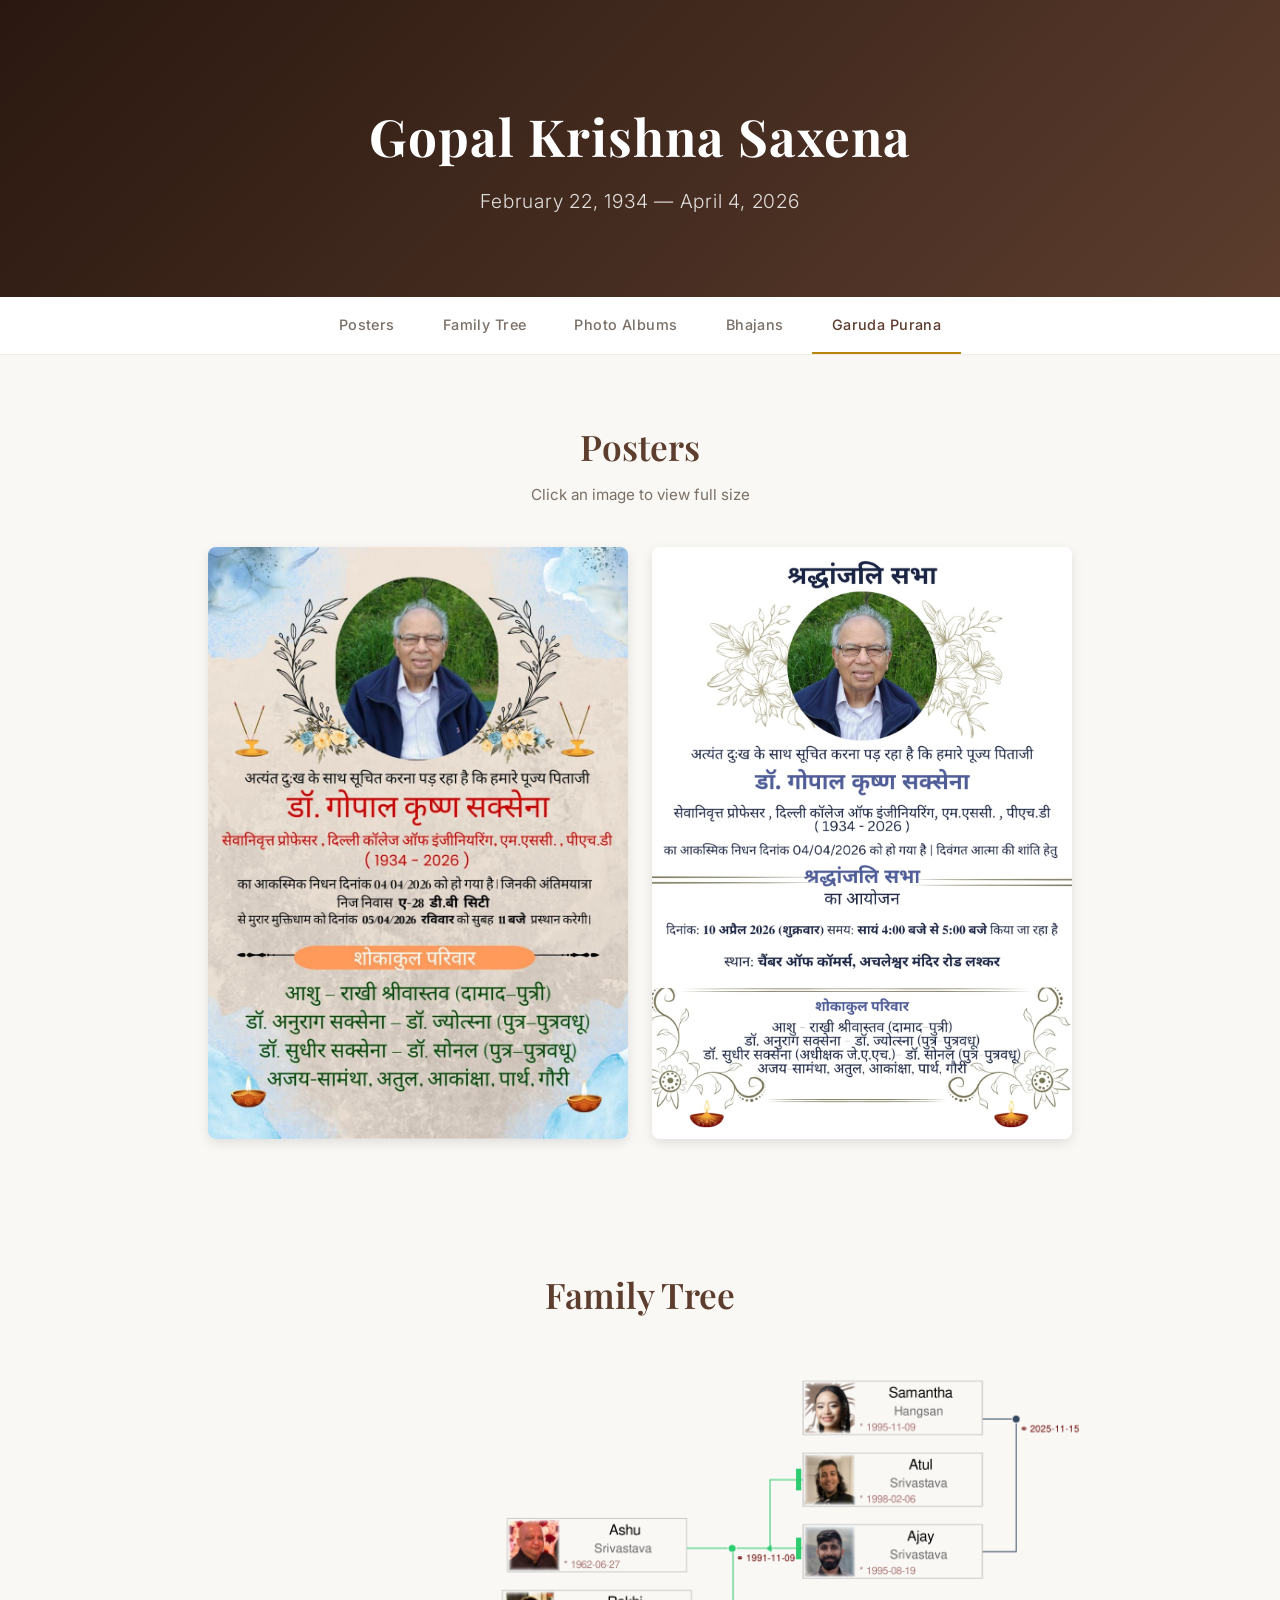
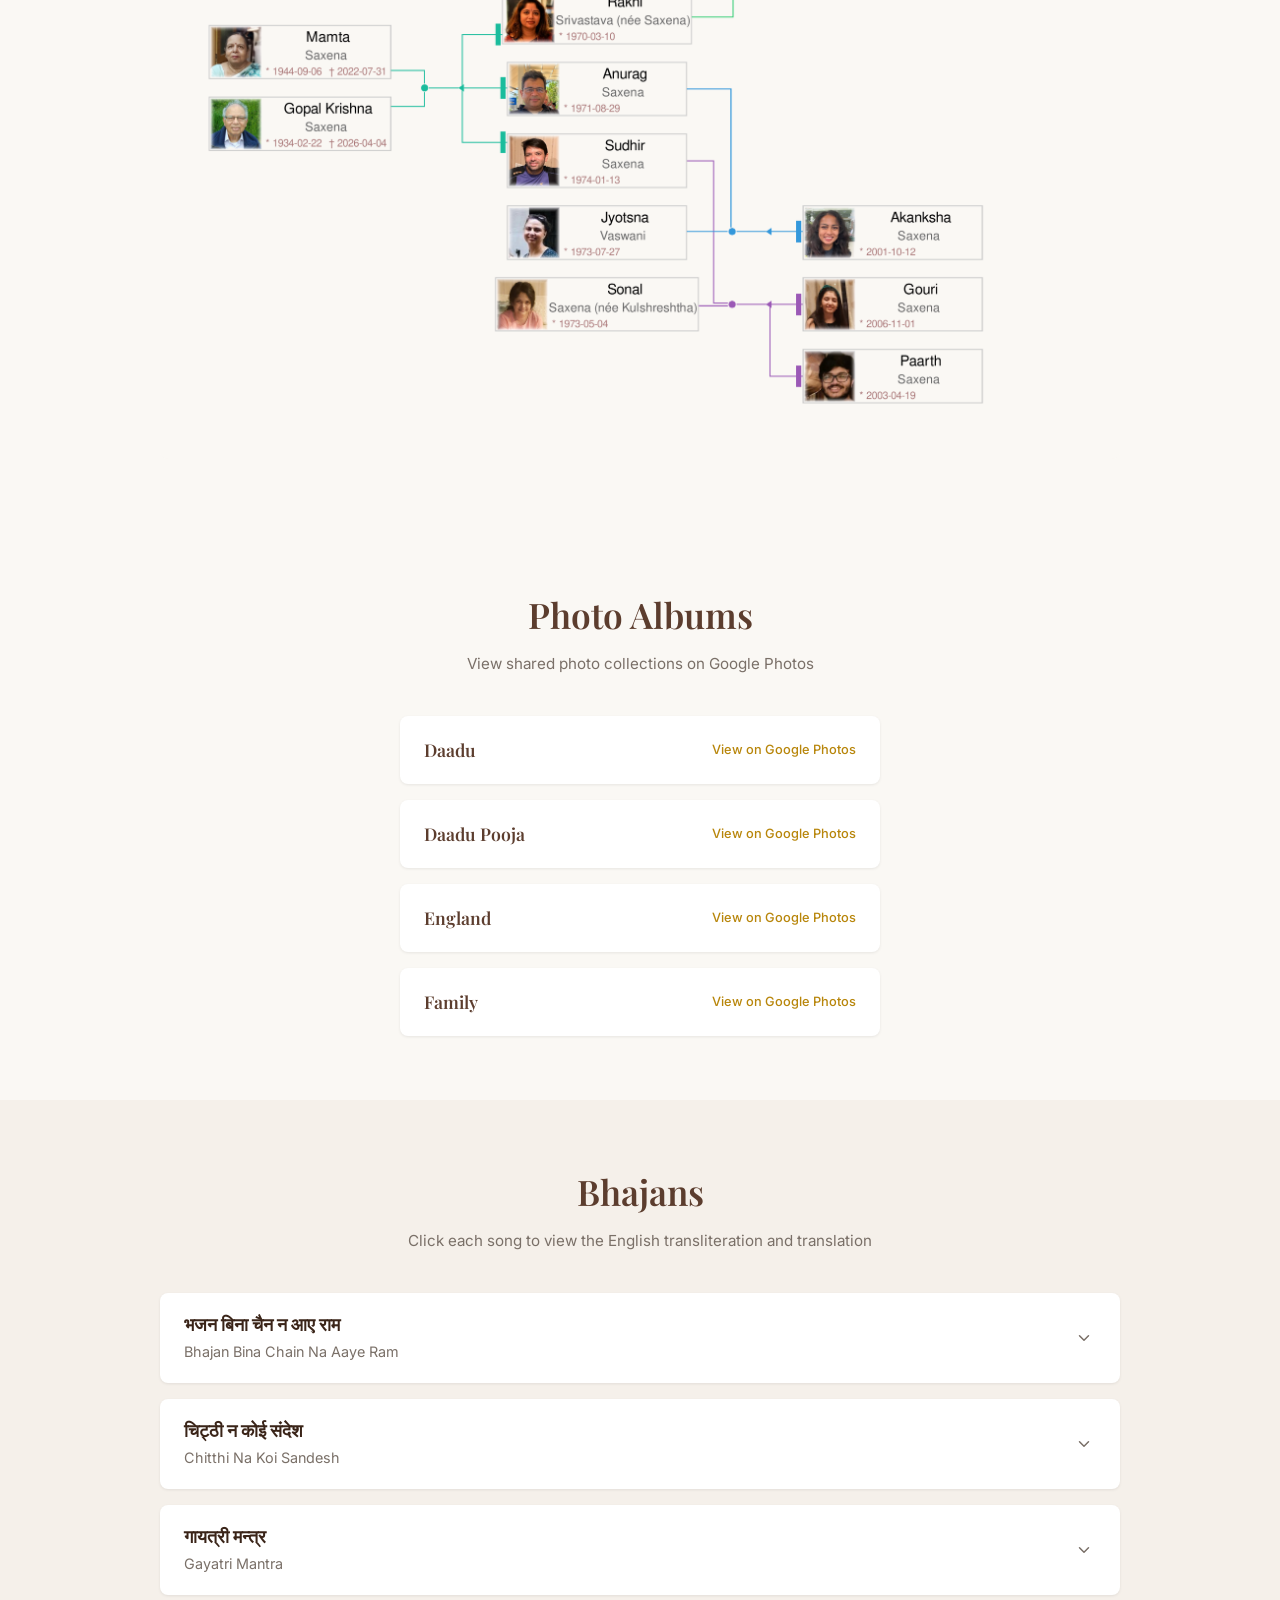
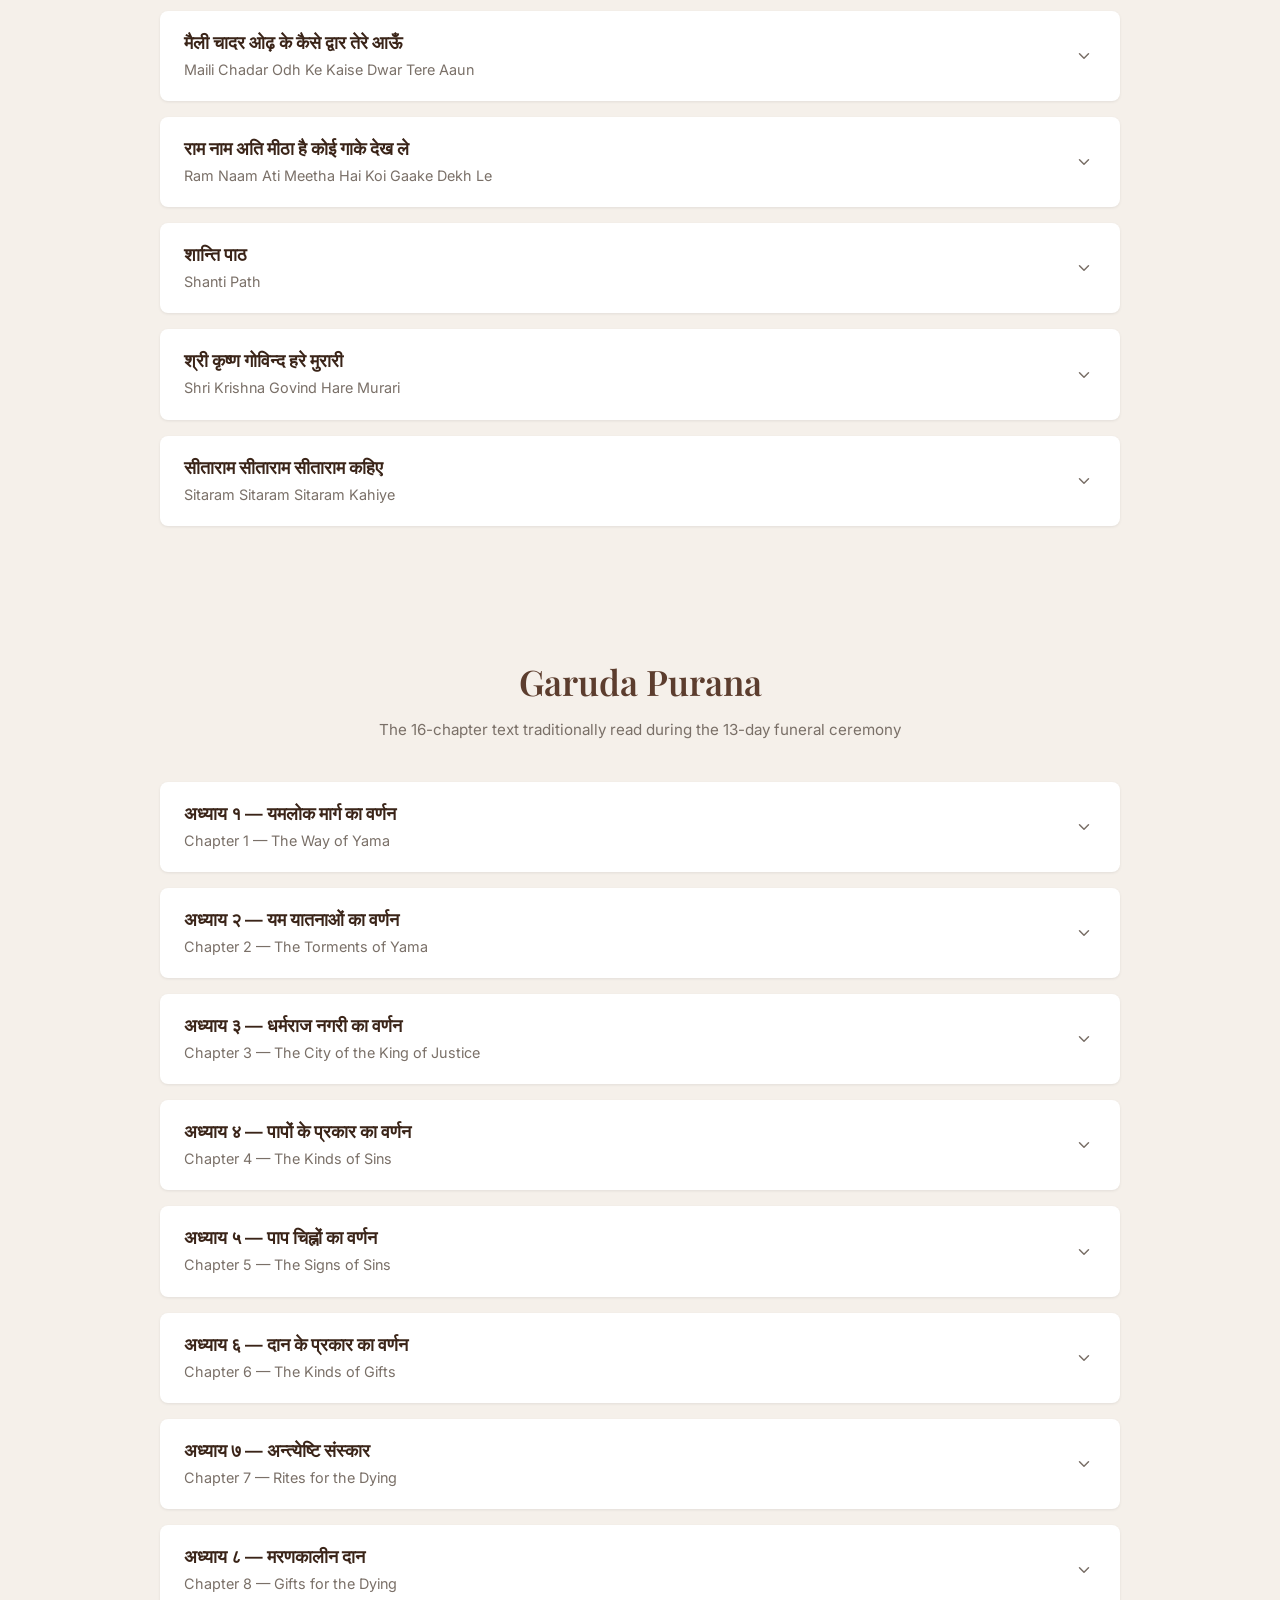
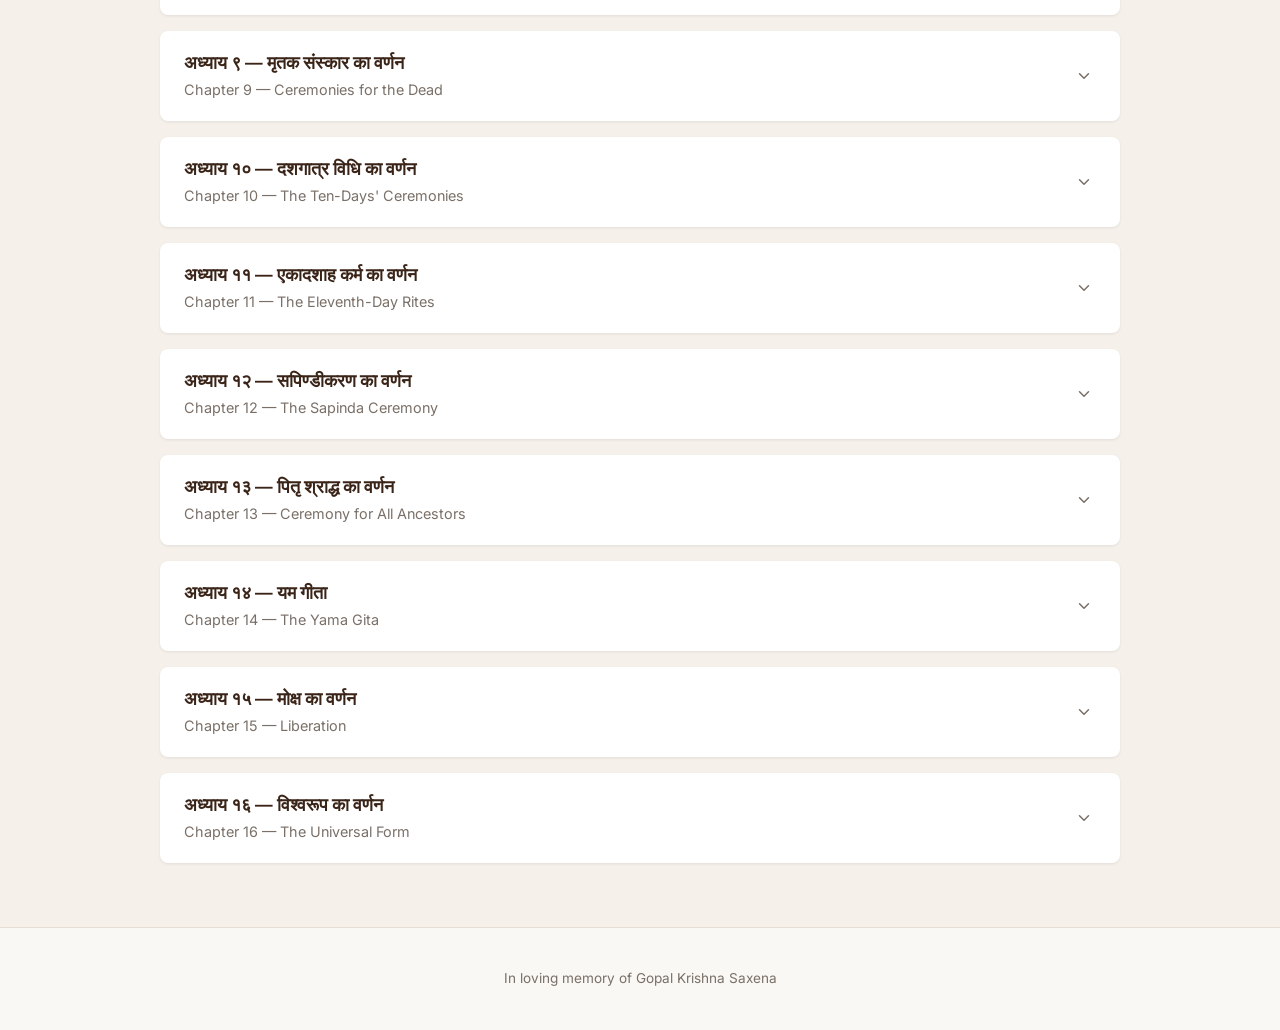
==== index.html @ 2524b8bd "extract image paths into data" ====
<!DOCTYPE html>

<html lang="en">
<head>
<meta charset="utf-8"/>
<meta content="width=device-width, initial-scale=1.0" name="viewport"/>
<title>Gopal Krishna Saxena — In Loving Memory</title>
<meta content="A memorial tribute to Gopal Krishna Saxena (1934–2026). Photos, prayer songs with transliterations, and family photo albums." name="description"/>
<link href="https://fonts.googleapis.com" rel="preconnect"/>
<link crossorigin="" href="https://fonts.gstatic.com" rel="preconnect"/>
<link href="https://fonts.googleapis.com/css2?family=Playfair+Display:wght@400;600;700&amp;family=Inter:wght@300;400;500;600&amp;display=swap" rel="stylesheet"/>
<link href="style.css" rel="stylesheet"/>
</head>
<body>
<!-- ============ Hero ============ -->
<header class="hero">
<h1>Gopal Krishna Saxena</h1>
<p class="hero-dates">February 22, 1934 — April 4, 2026</p>
</header>
<!-- ============ Navbar ============ -->
<nav class="navbar">
<div class="nav-container">
<a class="nav-link" href="#posters">Posters</a>
<a class="nav-link" href="#family-tree">Family Tree</a>
<a class="nav-link" href="#photo-albums">Photo Albums</a>
<a class="nav-link" href="#bhajans">Bhajans</a>
<a class="nav-link" href="#garuda-purana">Garuda Purana</a>
</div>
</nav>
<main>
<!-- ============ Photos ============ -->
<section class="section" id="posters">
<div class="container">
<h2 class="section-title">Posters</h2>
<p class="section-subtitle">Click an image to view full size</p>
<div class="photo-grid" id="poster-grid">
</div>
</div>
</section>
<!-- ============ Family Tree ============ -->
<section class="section" id="family-tree">
<div class="container">
<h2 class="section-title">Family Tree</h2>
<div class="family-tree-container" id="family-tree-container">
</div>
</div>
</section>
<!-- ============ Albums ============ -->
<section class="section" id="photo-albums">
<div class="container">
<h2 class="section-title">Photo Albums</h2>
<p class="section-subtitle">View shared photo collections on Google Photos</p>
<div class="album-grid" id="album-grid"></div>
</div>
</section>
<!-- ============ Bhajans ============ -->
<section class="section section-alt" id="bhajans">
<div class="container">
<h2 class="section-title">Bhajans</h2>
<p class="section-subtitle">Click each song to view the English transliteration and translation</p>
<div class="bhajan-list">
<div class="bhajan-card" data-bhajan="bhajan-bina-chain-na-aaye-ram">
<div aria-expanded="false" class="bhajan-header" role="button" tabindex="0">
<div class="bhajan-titles">
<div class="bhajan-title-hi" lang="hi">भजन बिना चैन न आए राम</div>
<div class="bhajan-title-en">Bhajan Bina Chain Na Aaye Ram</div>
</div>
<span class="expand-icon"><svg viewbox="0 0 24 24"><polyline points="6 9 12 15 18 9"></polyline></svg></span>
</div>
<div class="bhajan-body">
<div class="bhajan-body-inner">
<div class="bhajan-content"><div class="lazy-load-placeholder">Loading...</div></div>
</div>
</div>
</div>
<div class="bhajan-card" data-bhajan="chitthi-na-koi-sandesh">
<div aria-expanded="false" class="bhajan-header" role="button" tabindex="0">
<div class="bhajan-titles">
<div class="bhajan-title-hi" lang="hi">चिट्ठी न कोई संदेश</div>
<div class="bhajan-title-en">Chitthi Na Koi Sandesh</div>
</div>
<span class="expand-icon"><svg viewbox="0 0 24 24"><polyline points="6 9 12 15 18 9"></polyline></svg></span>
</div>
<div class="bhajan-body">
<div class="bhajan-body-inner">
<div class="bhajan-content"><div class="lazy-load-placeholder">Loading...</div></div>
</div>
</div>
</div>
<div class="bhajan-card" data-bhajan="gayatri-mantra">
<div aria-expanded="false" class="bhajan-header" role="button" tabindex="0">
<div class="bhajan-titles">
<div class="bhajan-title-hi" lang="hi">गायत्री मन्त्र</div>
<div class="bhajan-title-en">Gayatri Mantra</div>
</div>
<span class="expand-icon"><svg viewbox="0 0 24 24"><polyline points="6 9 12 15 18 9"></polyline></svg></span>
</div>
<div class="bhajan-body">
<div class="bhajan-body-inner">
<div class="bhajan-content"><div class="lazy-load-placeholder">Loading...</div></div>
</div>
</div>
</div>
<div class="bhajan-card" data-bhajan="maili-chadar-odh-ke-kaise-dwar-tere-aaun">
<div aria-expanded="false" class="bhajan-header" role="button" tabindex="0">
<div class="bhajan-titles">
<div class="bhajan-title-hi" lang="hi">मैली चादर ओढ़ के कैसे द्वार तेरे आऊँ</div>
<div class="bhajan-title-en">Maili Chadar Odh Ke Kaise Dwar Tere Aaun</div>
</div>
<span class="expand-icon"><svg viewbox="0 0 24 24"><polyline points="6 9 12 15 18 9"></polyline></svg></span>
</div>
<div class="bhajan-body">
<div class="bhajan-body-inner">
<div class="bhajan-content"><div class="lazy-load-placeholder">Loading...</div></div>
</div>
</div>
</div>
<div class="bhajan-card" data-bhajan="ram-naam-ati-meetha-hai-koi-gaake-dekh-le">
<div aria-expanded="false" class="bhajan-header" role="button" tabindex="0">
<div class="bhajan-titles">
<div class="bhajan-title-hi" lang="hi">राम नाम अति मीठा है कोई गाके देख ले</div>
<div class="bhajan-title-en">Ram Naam Ati Meetha Hai Koi Gaake Dekh Le</div>
</div>
<span class="expand-icon"><svg viewbox="0 0 24 24"><polyline points="6 9 12 15 18 9"></polyline></svg></span>
</div>
<div class="bhajan-body">
<div class="bhajan-body-inner">
<div class="bhajan-content"><div class="lazy-load-placeholder">Loading...</div></div>
</div>
</div>
</div>
<div class="bhajan-card" data-bhajan="shanti-path">
<div aria-expanded="false" class="bhajan-header" role="button" tabindex="0">
<div class="bhajan-titles">
<div class="bhajan-title-hi" lang="hi">शान्ति पाठ</div>
<div class="bhajan-title-en">Shanti Path</div>
</div>
<span class="expand-icon"><svg viewbox="0 0 24 24"><polyline points="6 9 12 15 18 9"></polyline></svg></span>
</div>
<div class="bhajan-body">
<div class="bhajan-body-inner">
<div class="bhajan-content"><div class="lazy-load-placeholder">Loading...</div></div>
</div>
</div>
</div>
<div class="bhajan-card" data-bhajan="shri-krishna-govind-hare-murari">
<div aria-expanded="false" class="bhajan-header" role="button" tabindex="0">
<div class="bhajan-titles">
<div class="bhajan-title-hi" lang="hi">श्री कृष्ण गोविन्द हरे मुरारी</div>
<div class="bhajan-title-en">Shri Krishna Govind Hare Murari</div>
</div>
<span class="expand-icon"><svg viewbox="0 0 24 24"><polyline points="6 9 12 15 18 9"></polyline></svg></span>
</div>
<div class="bhajan-body">
<div class="bhajan-body-inner">
<div class="bhajan-content"><div class="lazy-load-placeholder">Loading...</div></div>
</div>
</div>
</div>
<div class="bhajan-card" data-bhajan="sitaram-sitaram-sitaram-kahiye">
<div aria-expanded="false" class="bhajan-header" role="button" tabindex="0">
<div class="bhajan-titles">
<div class="bhajan-title-hi" lang="hi">सीताराम सीताराम सीताराम कहिए</div>
<div class="bhajan-title-en">Sitaram Sitaram Sitaram Kahiye</div>
</div>
<span class="expand-icon"><svg viewbox="0 0 24 24"><polyline points="6 9 12 15 18 9"></polyline></svg></span>
</div>
<div class="bhajan-body">
<div class="bhajan-body-inner">
<div class="bhajan-content"><div class="lazy-load-placeholder">Loading...</div></div>
</div>
</div>
</div>
</div><!-- /bhajan-list -->
</div>
</section>
<!-- ============ Garuda Purana ============ -->
<section class="section section-alt" id="garuda-purana">
<div class="container">
<h2 class="section-title">Garuda Purana</h2>
<p class="section-subtitle">The 16-chapter text traditionally read during the 13-day funeral ceremony</p>
<div class="bhajan-list" id="garuda-purana-list">
<div class="bhajan-card" data-chapter="01"><div aria-expanded="false" class="bhajan-header" role="button" tabindex="0"><div class="bhajan-titles"><div class="bhajan-title-hi" lang="hi">अध्याय १ — यमलोक मार्ग का वर्णन</div><div class="bhajan-title-en">Chapter 1 — The Way of Yama</div></div><span class="expand-icon"><svg viewbox="0 0 24 24"><polyline points="6 9 12 15 18 9"></polyline></svg></span></div><div class="bhajan-body"><div class="bhajan-body-inner"><div class="bhajan-content"><div class="lazy-load-placeholder">Loading...</div></div></div></div></div>
<div class="bhajan-card" data-chapter="02"><div aria-expanded="false" class="bhajan-header" role="button" tabindex="0"><div class="bhajan-titles"><div class="bhajan-title-hi" lang="hi">अध्याय २ — यम यातनाओं का वर्णन</div><div class="bhajan-title-en">Chapter 2 — The Torments of Yama</div></div><span class="expand-icon"><svg viewbox="0 0 24 24"><polyline points="6 9 12 15 18 9"></polyline></svg></span></div><div class="bhajan-body"><div class="bhajan-body-inner"><div class="bhajan-content"><div class="lazy-load-placeholder">Loading...</div></div></div></div></div>
<div class="bhajan-card" data-chapter="03"><div aria-expanded="false" class="bhajan-header" role="button" tabindex="0"><div class="bhajan-titles"><div class="bhajan-title-hi" lang="hi">अध्याय ३ — धर्मराज नगरी का वर्णन</div><div class="bhajan-title-en">Chapter 3 — The City of the King of Justice</div></div><span class="expand-icon"><svg viewbox="0 0 24 24"><polyline points="6 9 12 15 18 9"></polyline></svg></span></div><div class="bhajan-body"><div class="bhajan-body-inner"><div class="bhajan-content"><div class="lazy-load-placeholder">Loading...</div></div></div></div></div>
<div class="bhajan-card" data-chapter="04"><div aria-expanded="false" class="bhajan-header" role="button" tabindex="0"><div class="bhajan-titles"><div class="bhajan-title-hi" lang="hi">अध्याय ४ — पापों के प्रकार का वर्णन</div><div class="bhajan-title-en">Chapter 4 — The Kinds of Sins</div></div><span class="expand-icon"><svg viewbox="0 0 24 24"><polyline points="6 9 12 15 18 9"></polyline></svg></span></div><div class="bhajan-body"><div class="bhajan-body-inner"><div class="bhajan-content"><div class="lazy-load-placeholder">Loading...</div></div></div></div></div>
<div class="bhajan-card" data-chapter="05"><div aria-expanded="false" class="bhajan-header" role="button" tabindex="0"><div class="bhajan-titles"><div class="bhajan-title-hi" lang="hi">अध्याय ५ — पाप चिह्नों का वर्णन</div><div class="bhajan-title-en">Chapter 5 — The Signs of Sins</div></div><span class="expand-icon"><svg viewbox="0 0 24 24"><polyline points="6 9 12 15 18 9"></polyline></svg></span></div><div class="bhajan-body"><div class="bhajan-body-inner"><div class="bhajan-content"><div class="lazy-load-placeholder">Loading...</div></div></div></div></div>
<div class="bhajan-card" data-chapter="06"><div aria-expanded="false" class="bhajan-header" role="button" tabindex="0"><div class="bhajan-titles"><div class="bhajan-title-hi" lang="hi">अध्याय ६ — दान के प्रकार का वर्णन</div><div class="bhajan-title-en">Chapter 6 — The Kinds of Gifts</div></div><span class="expand-icon"><svg viewbox="0 0 24 24"><polyline points="6 9 12 15 18 9"></polyline></svg></span></div><div class="bhajan-body"><div class="bhajan-body-inner"><div class="bhajan-content"><div class="lazy-load-placeholder">Loading...</div></div></div></div></div>
<div class="bhajan-card" data-chapter="07"><div aria-expanded="false" class="bhajan-header" role="button" tabindex="0"><div class="bhajan-titles"><div class="bhajan-title-hi" lang="hi">अध्याय ७ — अन्त्येष्टि संस्कार</div><div class="bhajan-title-en">Chapter 7 — Rites for the Dying</div></div><span class="expand-icon"><svg viewbox="0 0 24 24"><polyline points="6 9 12 15 18 9"></polyline></svg></span></div><div class="bhajan-body"><div class="bhajan-body-inner"><div class="bhajan-content"><div class="lazy-load-placeholder">Loading...</div></div></div></div></div>
<div class="bhajan-card" data-chapter="08"><div aria-expanded="false" class="bhajan-header" role="button" tabindex="0"><div class="bhajan-titles"><div class="bhajan-title-hi" lang="hi">अध्याय ८ — मरणकालीन दान</div><div class="bhajan-title-en">Chapter 8 — Gifts for the Dying</div></div><span class="expand-icon"><svg viewbox="0 0 24 24"><polyline points="6 9 12 15 18 9"></polyline></svg></span></div><div class="bhajan-body"><div class="bhajan-body-inner"><div class="bhajan-content"><div class="lazy-load-placeholder">Loading...</div></div></div></div></div>
<div class="bhajan-card" data-chapter="09"><div aria-expanded="false" class="bhajan-header" role="button" tabindex="0"><div class="bhajan-titles"><div class="bhajan-title-hi" lang="hi">अध्याय ९ — मृतक संस्कार का वर्णन</div><div class="bhajan-title-en">Chapter 9 — Ceremonies for the Dead</div></div><span class="expand-icon"><svg viewbox="0 0 24 24"><polyline points="6 9 12 15 18 9"></polyline></svg></span></div><div class="bhajan-body"><div class="bhajan-body-inner"><div class="bhajan-content"><div class="lazy-load-placeholder">Loading...</div></div></div></div></div>
<div class="bhajan-card" data-chapter="10"><div aria-expanded="false" class="bhajan-header" role="button" tabindex="0"><div class="bhajan-titles"><div class="bhajan-title-hi" lang="hi">अध्याय १० — दशगात्र विधि का वर्णन</div><div class="bhajan-title-en">Chapter 10 — The Ten-Days' Ceremonies</div></div><span class="expand-icon"><svg viewbox="0 0 24 24"><polyline points="6 9 12 15 18 9"></polyline></svg></span></div><div class="bhajan-body"><div class="bhajan-body-inner"><div class="bhajan-content"><div class="lazy-load-placeholder">Loading...</div></div></div></div></div>
<div class="bhajan-card" data-chapter="11"><div aria-expanded="false" class="bhajan-header" role="button" tabindex="0"><div class="bhajan-titles"><div class="bhajan-title-hi" lang="hi">अध्याय ११ — एकादशाह कर्म का वर्णन</div><div class="bhajan-title-en">Chapter 11 — The Eleventh-Day Rites</div></div><span class="expand-icon"><svg viewbox="0 0 24 24"><polyline points="6 9 12 15 18 9"></polyline></svg></span></div><div class="bhajan-body"><div class="bhajan-body-inner"><div class="bhajan-content"><div class="lazy-load-placeholder">Loading...</div></div></div></div></div>
<div class="bhajan-card" data-chapter="12"><div aria-expanded="false" class="bhajan-header" role="button" tabindex="0"><div class="bhajan-titles"><div class="bhajan-title-hi" lang="hi">अध्याय १२ — सपिण्डीकरण का वर्णन</div><div class="bhajan-title-en">Chapter 12 — The Sapinda Ceremony</div></div><span class="expand-icon"><svg viewbox="0 0 24 24"><polyline points="6 9 12 15 18 9"></polyline></svg></span></div><div class="bhajan-body"><div class="bhajan-body-inner"><div class="bhajan-content"><div class="lazy-load-placeholder">Loading...</div></div></div></div></div>
<div class="bhajan-card" data-chapter="13"><div aria-expanded="false" class="bhajan-header" role="button" tabindex="0"><div class="bhajan-titles"><div class="bhajan-title-hi" lang="hi">अध्याय १३ — पितृ श्राद्ध का वर्णन</div><div class="bhajan-title-en">Chapter 13 — Ceremony for All Ancestors</div></div><span class="expand-icon"><svg viewbox="0 0 24 24"><polyline points="6 9 12 15 18 9"></polyline></svg></span></div><div class="bhajan-body"><div class="bhajan-body-inner"><div class="bhajan-content"><div class="lazy-load-placeholder">Loading...</div></div></div></div></div>
<div class="bhajan-card" data-chapter="14"><div aria-expanded="false" class="bhajan-header" role="button" tabindex="0"><div class="bhajan-titles"><div class="bhajan-title-hi" lang="hi">अध्याय १४ — यम गीता</div><div class="bhajan-title-en">Chapter 14 — The Yama Gita</div></div><span class="expand-icon"><svg viewbox="0 0 24 24"><polyline points="6 9 12 15 18 9"></polyline></svg></span></div><div class="bhajan-body"><div class="bhajan-body-inner"><div class="bhajan-content"><div class="lazy-load-placeholder">Loading...</div></div></div></div></div>
<div class="bhajan-card" data-chapter="15"><div aria-expanded="false" class="bhajan-header" role="button" tabindex="0"><div class="bhajan-titles"><div class="bhajan-title-hi" lang="hi">अध्याय १५ — मोक्ष का वर्णन</div><div class="bhajan-title-en">Chapter 15 — Liberation</div></div><span class="expand-icon"><svg viewbox="0 0 24 24"><polyline points="6 9 12 15 18 9"></polyline></svg></span></div><div class="bhajan-body"><div class="bhajan-body-inner"><div class="bhajan-content"><div class="lazy-load-placeholder">Loading...</div></div></div></div></div>
<div class="bhajan-card" data-chapter="16"><div aria-expanded="false" class="bhajan-header" role="button" tabindex="0"><div class="bhajan-titles"><div class="bhajan-title-hi" lang="hi">अध्याय १६ — विश्वरूप का वर्णन</div><div class="bhajan-title-en">Chapter 16 — The Universal Form</div></div><span class="expand-icon"><svg viewbox="0 0 24 24"><polyline points="6 9 12 15 18 9"></polyline></svg></span></div><div class="bhajan-body"><div class="bhajan-body-inner"><div class="bhajan-content"><div class="lazy-load-placeholder">Loading...</div></div></div></div></div>
</div><!-- /garuda-purana-list -->
</div>
</section>
</main>
<!-- ============ Footer ============ -->
<footer class="footer">
<p>In loving memory of Gopal Krishna Saxena</p>
</footer>
<!-- ============ Lightbox ============ -->
<div class="lightbox" id="lightbox">
<button aria-label="Close" class="lightbox-close">×</button>
<img alt="" id="lightbox-img" src=""/>
</div>
<script src="script.js"></script>
</body>
</html>
---- style.css ----
/* ============================================================
   Memorial Website for Gopal Krishna Saxena
   ============================================================ */

:root {
  --color-bg: #faf8f4;
  --color-surface: #ffffff;
  --color-primary: #5c3d2e;
  --color-primary-dark: #3a2418;
  --color-accent: #b8860b;
  --color-accent-light: #d4a843;
  --color-text: #2d2a26;
  --color-text-muted: #7a7068;
  --color-border: #e6ddd4;
  --color-border-light: #f0ebe5;
  --color-hero-start: #2a1810;
  --color-hero-end: #5c3d2e;
  --color-section-alt: #f5f0ea;
  --shadow-sm: 0 1px 3px rgba(0, 0, 0, 0.08);
  --shadow-md: 0 4px 12px rgba(0, 0, 0, 0.1);
  --shadow-lg: 0 8px 24px rgba(0, 0, 0, 0.12);
  --radius: 8px;
  --max-width: 960px;
  --transition: 0.3s ease;
}

/* Reset */
*, *::before, *::after {
  box-sizing: border-box;
  margin: 0;
  padding: 0;
}

html {
  scroll-behavior: smooth;
  scroll-padding-top: 64px;
}

body {
  font-family: 'Inter', -apple-system, BlinkMacSystemFont, 'Segoe UI', sans-serif;
  color: var(--color-text);
  background: var(--color-bg);
  line-height: 1.6;
  -webkit-font-smoothing: antialiased;
}

/* ---- Hero ---- */
.hero {
  background: linear-gradient(135deg, var(--color-hero-start) 0%, var(--color-hero-end) 100%);
  color: #fff;
  text-align: center;
  padding: 6rem 1.5rem 5rem;
}

.hero h1 {
  font-family: 'Playfair Display', 'Georgia', serif;
  font-size: clamp(2rem, 5vw, 3.2rem);
  font-weight: 700;
  letter-spacing: 0.02em;
  margin-bottom: 0.5rem;
}

.hero-dates {
  font-size: clamp(1rem, 2.5vw, 1.2rem);
  font-weight: 300;
  opacity: 0.85;
  letter-spacing: 0.04em;
}

.hero-ornament {
  font-size: 1.5rem;
  margin-bottom: 1rem;
  opacity: 0.6;
  letter-spacing: 0.5em;
}

/* ---- Navbar ---- */
.navbar {
  position: sticky;
  top: 0;
  z-index: 100;
  background: rgba(255, 255, 255, 0.95);
  backdrop-filter: blur(10px);
  -webkit-backdrop-filter: blur(10px);
  border-bottom: 1px solid var(--color-border-light);
  transition: box-shadow var(--transition);
}

.navbar.scrolled {
  box-shadow: var(--shadow-sm);
}

.nav-container {
  max-width: var(--max-width);
  margin: 0 auto;
  display: flex;
  justify-content: center;
  gap: 0.5rem;
  padding: 0 1rem;
}

.nav-link {
  display: block;
  padding: 1rem 1.25rem;
  text-decoration: none;
  color: var(--color-text-muted);
  font-size: 0.9rem;
  font-weight: 500;
  letter-spacing: 0.03em;
  border-bottom: 2px solid transparent;
  transition: color var(--transition), border-color var(--transition);
}

.nav-link:hover {
  color: var(--color-primary);
}

.nav-link.active {
  color: var(--color-primary);
  border-bottom-color: var(--color-accent);
}

/* ---- Sections ---- */
.section {
  padding: 4rem 1.5rem;
}

.section-alt {
  background: var(--color-section-alt);
}

.container {
  max-width: var(--max-width);
  margin: 0 auto;
}

.section-title {
  font-family: 'Playfair Display', 'Georgia', serif;
  font-size: clamp(1.6rem, 3.5vw, 2.2rem);
  font-weight: 600;
  text-align: center;
  margin-bottom: 0.5rem;
  color: var(--color-primary);
}

.section-subtitle {
  text-align: center;
  color: var(--color-text-muted);
  font-size: 0.95rem;
  margin-bottom: 2.5rem;
}

/* ---- Photo Grid ---- */
.photo-grid {
  display: flex;
  flex-wrap: wrap;
  gap: 1.5rem;
  margin-top: 2rem;
  justify-content: center;
}

.photo-card {
  border-radius: var(--radius);
  overflow: hidden;
  box-shadow: var(--shadow-md);
  cursor: pointer;
  transition: transform var(--transition), box-shadow var(--transition);
  background: var(--color-surface);
  max-width: 420px;
}

.photo-card:hover {
  transform: translateY(-3px);
  box-shadow: var(--shadow-lg);
}

.photo-card img {
  width: 100%;
  height: auto;
  display: block;
}

.photo-card .photo-caption {
  padding: 0.75rem 1rem;
  font-size: 0.85rem;
  color: var(--color-text-muted);
}

/* ---- Bhajan Cards ---- */
.bhajan-list {
  display: flex;
  flex-direction: column;
  gap: 1rem;
}

.bhajan-card {
  background: var(--color-surface);
  border-radius: var(--radius);
  box-shadow: var(--shadow-sm);
  overflow: hidden;
  transition: box-shadow var(--transition);
}

.bhajan-card:hover {
  box-shadow: var(--shadow-md);
}

.bhajan-header {
  display: flex;
  align-items: center;
  justify-content: space-between;
  padding: 1.25rem 1.5rem;
  cursor: pointer;
  user-select: none;
  gap: 1rem;
}

.bhajan-header:focus-visible {
  outline: 2px solid var(--color-accent);
  outline-offset: -2px;
}

.bhajan-number {
  font-family: 'Playfair Display', serif;
  font-size: 1.5rem;
  font-weight: 700;
  color: var(--color-accent);
  min-width: 2rem;
}

.bhajan-titles {
  flex: 1;
  min-width: 0;
}

.bhajan-title-hi {
  font-size: 1.1rem;
  font-weight: 600;
  line-height: 1.4;
  color: var(--color-primary-dark);
}

.bhajan-title-en {
  font-size: 0.9rem;
  color: var(--color-text-muted);
  margin-top: 0.15rem;
}

.expand-icon {
  width: 24px;
  height: 24px;
  display: flex;
  align-items: center;
  justify-content: center;
  flex-shrink: 0;
  transition: transform var(--transition);
}

.expand-icon svg {
  width: 18px;
  height: 18px;
  stroke: var(--color-text-muted);
  fill: none;
  stroke-width: 2;
  stroke-linecap: round;
  stroke-linejoin: round;
}

.bhajan-card.expanded .expand-icon {
  transform: rotate(180deg);
}

/* Expand/collapse animation */
.bhajan-body {
  display: grid;
  grid-template-rows: 0fr;
  transition: grid-template-rows 0.4s ease;
}

.bhajan-card.expanded .bhajan-body {
  grid-template-rows: 1fr;
}

.bhajan-body-inner {
  overflow: hidden;
}

.bhajan-content {
  padding: 0 1.5rem 1.5rem;
}

/* Context blurb */
.bhajan-context {
  font-size: 0.9rem;
  color: var(--color-text-muted);
  font-style: italic;
  padding: 0.75rem 1rem;
  background: var(--color-border-light);
  border-radius: calc(var(--radius) / 2);
  margin-bottom: 1.5rem;
  line-height: 1.5;
}

/* Hindi lyrics */
.bhajan-hindi {
  margin-bottom: 1.5rem;
}

.bhajan-hindi h4,
.columns-header h4 {
  font-size: 0.8rem;
  font-weight: 600;
  text-transform: uppercase;
  letter-spacing: 0.1em;
  color: var(--color-accent);
  margin-bottom: 0.75rem;
}

.hindi-lyrics {
  font-size: 1.05rem;
  line-height: 1.8;
}

.hindi-lyrics .verse {
  margin-bottom: 1rem;
}

.hindi-lyrics .verse:last-child {
  margin-bottom: 0;
}

/* Side-by-side columns */
.bhajan-columns {
  padding-top: 0;
}

.columns-header {
  display: grid;
  grid-template-columns: 1fr 1fr 1fr;
  gap: 2rem;
  margin-bottom: 1rem;
}

.verse-pair {
  display: grid;
  grid-template-columns: 1fr 1fr 1fr;
  gap: 2rem;
  align-items: start;
  margin-bottom: 1.25rem;
  padding-bottom: 1.25rem;
  border-bottom: 1px solid var(--color-border-light);
}

.verse-pair:last-child {
  border-bottom: none;
  margin-bottom: 0;
  padding-bottom: 0;
}

.verse-pair p {
  margin-bottom: 0.3rem;
  line-height: 1.6;
}

.verse-pair p:last-child {
  margin-bottom: 0;
}

.verse-transliteration {
  font-size: 1rem;
}

.verse-hindi {
  font-size: 1rem;
}

.verse-translation {
  font-size: 0.95rem;
  color: var(--color-text-muted);
}

.lazy-load-placeholder {
  text-align: center;
  padding: 2rem;
  color: var(--color-text-muted);
  font-style: italic;
}

/* Bhajan sources */
.bhajan-sources {
  margin-top: 1.25rem;
  padding-top: 1rem;
  border-top: 1px solid var(--color-border-light);
  font-size: 0.8rem;
  color: var(--color-text-muted);
}

.bhajan-sources a {
  color: var(--color-accent);
  text-decoration: none;
}

.bhajan-sources a:hover {
  text-decoration: underline;
}

/* ---- Family Tree ---- */
.family-tree-container {
  text-align: center;
  background: var(--color-bg);
  border-radius: var(--radius);
}

.family-tree-img {
  width: 100%;
  height: auto;
  border-radius: var(--radius);
}

/* ---- Album Grid ---- */
.album-grid {
  display: flex;
  flex-direction: column;
  gap: 1rem;
  margin-top: 2rem;
  max-width: 480px;
  margin-left: auto;
  margin-right: auto;
}

.album-card {
  display: flex;
  align-items: center;
  justify-content: space-between;
  padding: 1.25rem 1.5rem;
  background: var(--color-surface);
  border-radius: var(--radius);
  box-shadow: var(--shadow-sm);
  text-decoration: none;
  color: var(--color-text);
  transition: transform var(--transition), box-shadow var(--transition);
}

.album-card:hover {
  transform: translateY(-2px);
  box-shadow: var(--shadow-md);
}

.album-card h3 {
  font-family: 'Playfair Display', serif;
  font-size: 1.1rem;
  font-weight: 600;
  color: var(--color-primary);
}

.album-card .album-link-text {
  font-size: 0.8rem;
  color: var(--color-accent);
  font-weight: 500;
  white-space: nowrap;
}

/* ---- Lightbox ---- */
.lightbox {
  position: fixed;
  inset: 0;
  z-index: 1000;
  background: rgba(0, 0, 0, 0.9);
  display: flex;
  align-items: center;
  justify-content: center;
  padding: 2rem;
  opacity: 0;
  visibility: hidden;
  transition: opacity var(--transition), visibility var(--transition);
  cursor: pointer;
}

.lightbox.open {
  opacity: 1;
  visibility: visible;
}

.lightbox img {
  max-width: 100%;
  max-height: 90vh;
  object-fit: contain;
  border-radius: 4px;
  cursor: default;
}

.lightbox-close {
  position: absolute;
  top: 1rem;
  right: 1.5rem;
  background: none;
  border: none;
  color: #fff;
  font-size: 2rem;
  cursor: pointer;
  opacity: 0.7;
  transition: opacity var(--transition);
  line-height: 1;
  padding: 0.5rem;
}

.lightbox-close:hover {
  opacity: 1;
}

/* ---- Footer ---- */
.footer {
  text-align: center;
  padding: 2.5rem 1.5rem;
  color: var(--color-text-muted);
  font-size: 0.85rem;
  border-top: 1px solid var(--color-border);
}

/* ---- Responsive ---- */
@media (max-width: 768px) {
  .hero {
    padding: 4rem 1.25rem 3.5rem;
  }

  .section {
    padding: 3rem 1.25rem;
  }

  .nav-link {
    padding: 0.85rem 1rem;
    font-size: 0.85rem;
  }

  /* Stack columns on mobile */
  .columns-header {
    display: none;
  }

  .verse-pair {
    grid-template-columns: 1fr;
    gap: 0;
  }

  .verse-transliteration {
    margin-bottom: 0.5rem;
  }

  .verse-hindi::before {
    content: 'Hindi';
    display: block;
    font-size: 0.7rem;
    font-weight: 600;
    text-transform: uppercase;
    letter-spacing: 0.08em;
    color: var(--color-accent);
    margin-bottom: 0.35rem;
  }

  .verse-hindi {
    margin-bottom: 0.5rem;
    padding-bottom: 0.5rem;
    border-bottom: 1px dashed var(--color-border-light);
  }

  .verse-transliteration::before {
    content: 'Transliteration';
    display: block;
    font-size: 0.7rem;
    font-weight: 600;
    text-transform: uppercase;
    letter-spacing: 0.08em;
    color: var(--color-accent);
    margin-bottom: 0.35rem;
  }

  .verse-translation::before {
    content: 'Translation';
    display: block;
    font-size: 0.7rem;
    font-weight: 600;
    text-transform: uppercase;
    letter-spacing: 0.08em;
    color: var(--color-accent);
    margin-bottom: 0.35rem;
  }

  .verse-translation {
    padding-top: 0.5rem;
    border-top: 1px dashed var(--color-border-light);
  }

  .bhajan-header {
    padding: 1rem 1.25rem;
  }

  .bhajan-content {
    padding: 0 1.25rem 1.25rem;
  }

  .bhajan-title-hi {
    font-size: 1rem;
  }

  .photo-grid {
    flex-direction: column;
    align-items: center;
  }
}

@media (max-width: 480px) {
}

  .bhajan-number {
    font-size: 1.2rem;
    min-width: 1.5rem;
  }
}

/* ---- Print ---- */
@media print {
  .navbar,
  .lightbox,
  .expand-icon,
  .photo-card,
  .album-card {
    display: none !important;
  }

  .hero {
    background: none;
    color: var(--color-text);
    padding: 2rem 0;
  }

  .hero::after {
    display: none;
  }

  .bhajan-body {
    grid-template-rows: 1fr !important;
  }

  .bhajan-body-inner {
    overflow: visible !important;
  }

  .bhajan-card {
    box-shadow: none;
    border: 1px solid #ccc;
    break-inside: avoid;
  }

  .section {
    padding: 1.5rem 0;
  }

  .verse-pair {
    break-inside: avoid;
  }
}
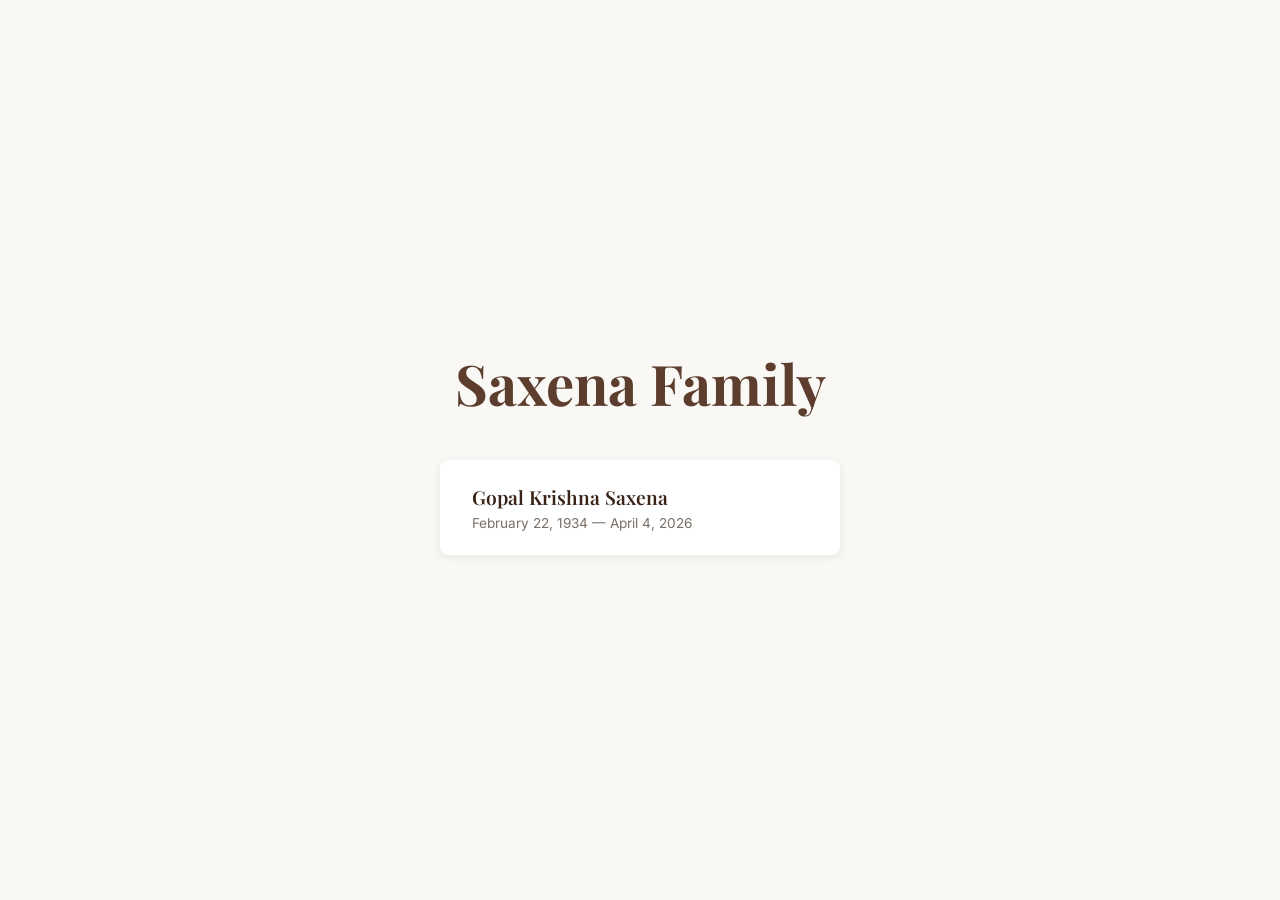
==== commit dea7c31b: "expand gk-saxena site into broader saxenafamily.com site" ====
--- a/index.html
+++ b/index.html
@@ -1,214 +1,86 @@
 <!DOCTYPE html>
-
 <html lang="en">
 <head>
-<meta charset="utf-8"/>
-<meta content="width=device-width, initial-scale=1.0" name="viewport"/>
-<title>Gopal Krishna Saxena — In Loving Memory</title>
-<meta content="A memorial tribute to Gopal Krishna Saxena (1934–2026). Photos, prayer songs with transliterations, and family photo albums." name="description"/>
-<link href="https://fonts.googleapis.com" rel="preconnect"/>
-<link crossorigin="" href="https://fonts.gstatic.com" rel="preconnect"/>
-<link href="https://fonts.googleapis.com/css2?family=Playfair+Display:wght@400;600;700&amp;family=Inter:wght@300;400;500;600&amp;display=swap" rel="stylesheet"/>
-<link href="style.css" rel="stylesheet"/>
+  <meta charset="UTF-8">
+  <meta name="viewport" content="width=device-width, initial-scale=1.0">
+  <title>Saxena Family</title>
+  <link rel="preconnect" href="https://fonts.googleapis.com">
+  <link rel="preconnect" href="https://fonts.gstatic.com" crossorigin>
+  <link href="https://fonts.googleapis.com/css2?family=Playfair+Display:wght@400;600;700&family=Inter:wght@300;400;500&display=swap" rel="stylesheet">
+  <style>
+    :root {
+      --color-bg: #faf8f4;
+      --color-primary: #5c3d2e;
+      --color-primary-dark: #3a2418;
+      --color-accent: #b8860b;
+      --color-text-muted: #7a7068;
+    }
+
+    *, *::before, *::after { box-sizing: border-box; margin: 0; padding: 0; }
+
+    body {
+      font-family: 'Inter', sans-serif;
+      background: var(--color-bg);
+      min-height: 100vh;
+      display: flex;
+      flex-direction: column;
+      align-items: center;
+      justify-content: center;
+      padding: 2rem;
+    }
+
+    h1 {
+      font-family: 'Playfair Display', serif;
+      font-size: clamp(2rem, 5vw, 3.5rem);
+      color: var(--color-primary);
+      margin-bottom: 2.5rem;
+      text-align: center;
+    }
+
+    .memorial-links {
+      display: flex;
+      flex-direction: column;
+      gap: 1rem;
+      width: 100%;
+      max-width: 400px;
+    }
+
+    .memorial-link {
+      display: block;
+      padding: 1.5rem 2rem;
+      background: #fff;
+      border-radius: 8px;
+      box-shadow: 0 2px 8px rgba(0,0,0,0.08);
+      text-decoration: none;
+      color: var(--color-primary-dark);
+      transition: transform 0.2s ease, box-shadow 0.2s ease;
+    }
+
+    .memorial-link:hover {
+      transform: translateY(-2px);
+      box-shadow: 0 4px 16px rgba(0,0,0,0.12);
+    }
+
+    .memorial-link h2 {
+      font-family: 'Playfair Display', serif;
+      font-size: 1.2rem;
+      font-weight: 600;
+      margin-bottom: 0.3rem;
+    }
+
+    .memorial-link p {
+      font-size: 0.85rem;
+      color: var(--color-text-muted);
+    }
+  </style>
 </head>
 <body>
-<!-- ============ Hero ============ -->
-<header class="hero">
-<h1>Gopal Krishna Saxena</h1>
-<p class="hero-dates">February 22, 1934 — April 4, 2026</p>
-</header>
-<!-- ============ Navbar ============ -->
-<nav class="navbar">
-<div class="nav-container">
-<a class="nav-link" href="#posters">Posters</a>
-<a class="nav-link" href="#family-tree">Family Tree</a>
-<a class="nav-link" href="#photo-albums">Photo Albums</a>
-<a class="nav-link" href="#bhajans">Bhajans</a>
-<a class="nav-link" href="#garuda-purana">Garuda Purana</a>
-</div>
-</nav>
-<main>
-<!-- ============ Photos ============ -->
-<section class="section" id="posters">
-<div class="container">
-<h2 class="section-title">Posters</h2>
-<p class="section-subtitle">Click an image to view full size</p>
-<div class="photo-grid" id="poster-grid">
-</div>
-</div>
-</section>
-<!-- ============ Family Tree ============ -->
-<section class="section" id="family-tree">
-<div class="container">
-<h2 class="section-title">Family Tree</h2>
-<div class="family-tree-container" id="family-tree-container">
-</div>
-</div>
-</section>
-<!-- ============ Albums ============ -->
-<section class="section" id="photo-albums">
-<div class="container">
-<h2 class="section-title">Photo Albums</h2>
-<p class="section-subtitle">View shared photo collections on Google Photos</p>
-<div class="album-grid" id="album-grid"></div>
-</div>
-</section>
-<!-- ============ Bhajans ============ -->
-<section class="section section-alt" id="bhajans">
-<div class="container">
-<h2 class="section-title">Bhajans</h2>
-<p class="section-subtitle">Click each song to view the English transliteration and translation</p>
-<div class="bhajan-list">
-<div class="bhajan-card" data-bhajan="bhajan-bina-chain-na-aaye-ram">
-<div aria-expanded="false" class="bhajan-header" role="button" tabindex="0">
-<div class="bhajan-titles">
-<div class="bhajan-title-hi" lang="hi">भजन बिना चैन न आए राम</div>
-<div class="bhajan-title-en">Bhajan Bina Chain Na Aaye Ram</div>
-</div>
-<span class="expand-icon"><svg viewbox="0 0 24 24"><polyline points="6 9 12 15 18 9"></polyline></svg></span>
-</div>
-<div class="bhajan-body">
-<div class="bhajan-body-inner">
-<div class="bhajan-content"><div class="lazy-load-placeholder">Loading...</div></div>
-</div>
-</div>
-</div>
-<div class="bhajan-card" data-bhajan="chitthi-na-koi-sandesh">
-<div aria-expanded="false" class="bhajan-header" role="button" tabindex="0">
-<div class="bhajan-titles">
-<div class="bhajan-title-hi" lang="hi">चिट्ठी न कोई संदेश</div>
-<div class="bhajan-title-en">Chitthi Na Koi Sandesh</div>
-</div>
-<span class="expand-icon"><svg viewbox="0 0 24 24"><polyline points="6 9 12 15 18 9"></polyline></svg></span>
-</div>
-<div class="bhajan-body">
-<div class="bhajan-body-inner">
-<div class="bhajan-content"><div class="lazy-load-placeholder">Loading...</div></div>
-</div>
-</div>
-</div>
-<div class="bhajan-card" data-bhajan="gayatri-mantra">
-<div aria-expanded="false" class="bhajan-header" role="button" tabindex="0">
-<div class="bhajan-titles">
-<div class="bhajan-title-hi" lang="hi">गायत्री मन्त्र</div>
-<div class="bhajan-title-en">Gayatri Mantra</div>
-</div>
-<span class="expand-icon"><svg viewbox="0 0 24 24"><polyline points="6 9 12 15 18 9"></polyline></svg></span>
-</div>
-<div class="bhajan-body">
-<div class="bhajan-body-inner">
-<div class="bhajan-content"><div class="lazy-load-placeholder">Loading...</div></div>
-</div>
-</div>
-</div>
-<div class="bhajan-card" data-bhajan="maili-chadar-odh-ke-kaise-dwar-tere-aaun">
-<div aria-expanded="false" class="bhajan-header" role="button" tabindex="0">
-<div class="bhajan-titles">
-<div class="bhajan-title-hi" lang="hi">मैली चादर ओढ़ के कैसे द्वार तेरे आऊँ</div>
-<div class="bhajan-title-en">Maili Chadar Odh Ke Kaise Dwar Tere Aaun</div>
-</div>
-<span class="expand-icon"><svg viewbox="0 0 24 24"><polyline points="6 9 12 15 18 9"></polyline></svg></span>
-</div>
-<div class="bhajan-body">
-<div class="bhajan-body-inner">
-<div class="bhajan-content"><div class="lazy-load-placeholder">Loading...</div></div>
-</div>
-</div>
-</div>
-<div class="bhajan-card" data-bhajan="ram-naam-ati-meetha-hai-koi-gaake-dekh-le">
-<div aria-expanded="false" class="bhajan-header" role="button" tabindex="0">
-<div class="bhajan-titles">
-<div class="bhajan-title-hi" lang="hi">राम नाम अति मीठा है कोई गाके देख ले</div>
-<div class="bhajan-title-en">Ram Naam Ati Meetha Hai Koi Gaake Dekh Le</div>
-</div>
-<span class="expand-icon"><svg viewbox="0 0 24 24"><polyline points="6 9 12 15 18 9"></polyline></svg></span>
-</div>
-<div class="bhajan-body">
-<div class="bhajan-body-inner">
-<div class="bhajan-content"><div class="lazy-load-placeholder">Loading...</div></div>
-</div>
-</div>
-</div>
-<div class="bhajan-card" data-bhajan="shanti-path">
-<div aria-expanded="false" class="bhajan-header" role="button" tabindex="0">
-<div class="bhajan-titles">
-<div class="bhajan-title-hi" lang="hi">शान्ति पाठ</div>
-<div class="bhajan-title-en">Shanti Path</div>
-</div>
-<span class="expand-icon"><svg viewbox="0 0 24 24"><polyline points="6 9 12 15 18 9"></polyline></svg></span>
-</div>
-<div class="bhajan-body">
-<div class="bhajan-body-inner">
-<div class="bhajan-content"><div class="lazy-load-placeholder">Loading...</div></div>
-</div>
-</div>
-</div>
-<div class="bhajan-card" data-bhajan="shri-krishna-govind-hare-murari">
-<div aria-expanded="false" class="bhajan-header" role="button" tabindex="0">
-<div class="bhajan-titles">
-<div class="bhajan-title-hi" lang="hi">श्री कृष्ण गोविन्द हरे मुरारी</div>
-<div class="bhajan-title-en">Shri Krishna Govind Hare Murari</div>
-</div>
-<span class="expand-icon"><svg viewbox="0 0 24 24"><polyline points="6 9 12 15 18 9"></polyline></svg></span>
-</div>
-<div class="bhajan-body">
-<div class="bhajan-body-inner">
-<div class="bhajan-content"><div class="lazy-load-placeholder">Loading...</div></div>
-</div>
-</div>
-</div>
-<div class="bhajan-card" data-bhajan="sitaram-sitaram-sitaram-kahiye">
-<div aria-expanded="false" class="bhajan-header" role="button" tabindex="0">
-<div class="bhajan-titles">
-<div class="bhajan-title-hi" lang="hi">सीताराम सीताराम सीताराम कहिए</div>
-<div class="bhajan-title-en">Sitaram Sitaram Sitaram Kahiye</div>
-</div>
-<span class="expand-icon"><svg viewbox="0 0 24 24"><polyline points="6 9 12 15 18 9"></polyline></svg></span>
-</div>
-<div class="bhajan-body">
-<div class="bhajan-body-inner">
-<div class="bhajan-content"><div class="lazy-load-placeholder">Loading...</div></div>
-</div>
-</div>
-</div>
-</div><!-- /bhajan-list -->
-</div>
-</section>
-<!-- ============ Garuda Purana ============ -->
-<section class="section section-alt" id="garuda-purana">
-<div class="container">
-<h2 class="section-title">Garuda Purana</h2>
-<p class="section-subtitle">The 16-chapter text traditionally read during the 13-day funeral ceremony</p>
-<div class="bhajan-list" id="garuda-purana-list">
-<div class="bhajan-card" data-chapter="01"><div aria-expanded="false" class="bhajan-header" role="button" tabindex="0"><div class="bhajan-titles"><div class="bhajan-title-hi" lang="hi">अध्याय १ — यमलोक मार्ग का वर्णन</div><div class="bhajan-title-en">Chapter 1 — The Way of Yama</div></div><span class="expand-icon"><svg viewbox="0 0 24 24"><polyline points="6 9 12 15 18 9"></polyline></svg></span></div><div class="bhajan-body"><div class="bhajan-body-inner"><div class="bhajan-content"><div class="lazy-load-placeholder">Loading...</div></div></div></div></div>
-<div class="bhajan-card" data-chapter="02"><div aria-expanded="false" class="bhajan-header" role="button" tabindex="0"><div class="bhajan-titles"><div class="bhajan-title-hi" lang="hi">अध्याय २ — यम यातनाओं का वर्णन</div><div class="bhajan-title-en">Chapter 2 — The Torments of Yama</div></div><span class="expand-icon"><svg viewbox="0 0 24 24"><polyline points="6 9 12 15 18 9"></polyline></svg></span></div><div class="bhajan-body"><div class="bhajan-body-inner"><div class="bhajan-content"><div class="lazy-load-placeholder">Loading...</div></div></div></div></div>
-<div class="bhajan-card" data-chapter="03"><div aria-expanded="false" class="bhajan-header" role="button" tabindex="0"><div class="bhajan-titles"><div class="bhajan-title-hi" lang="hi">अध्याय ३ — धर्मराज नगरी का वर्णन</div><div class="bhajan-title-en">Chapter 3 — The City of the King of Justice</div></div><span class="expand-icon"><svg viewbox="0 0 24 24"><polyline points="6 9 12 15 18 9"></polyline></svg></span></div><div class="bhajan-body"><div class="bhajan-body-inner"><div class="bhajan-content"><div class="lazy-load-placeholder">Loading...</div></div></div></div></div>
-<div class="bhajan-card" data-chapter="04"><div aria-expanded="false" class="bhajan-header" role="button" tabindex="0"><div class="bhajan-titles"><div class="bhajan-title-hi" lang="hi">अध्याय ४ — पापों के प्रकार का वर्णन</div><div class="bhajan-title-en">Chapter 4 — The Kinds of Sins</div></div><span class="expand-icon"><svg viewbox="0 0 24 24"><polyline points="6 9 12 15 18 9"></polyline></svg></span></div><div class="bhajan-body"><div class="bhajan-body-inner"><div class="bhajan-content"><div class="lazy-load-placeholder">Loading...</div></div></div></div></div>
-<div class="bhajan-card" data-chapter="05"><div aria-expanded="false" class="bhajan-header" role="button" tabindex="0"><div class="bhajan-titles"><div class="bhajan-title-hi" lang="hi">अध्याय ५ — पाप चिह्नों का वर्णन</div><div class="bhajan-title-en">Chapter 5 — The Signs of Sins</div></div><span class="expand-icon"><svg viewbox="0 0 24 24"><polyline points="6 9 12 15 18 9"></polyline></svg></span></div><div class="bhajan-body"><div class="bhajan-body-inner"><div class="bhajan-content"><div class="lazy-load-placeholder">Loading...</div></div></div></div></div>
-<div class="bhajan-card" data-chapter="06"><div aria-expanded="false" class="bhajan-header" role="button" tabindex="0"><div class="bhajan-titles"><div class="bhajan-title-hi" lang="hi">अध्याय ६ — दान के प्रकार का वर्णन</div><div class="bhajan-title-en">Chapter 6 — The Kinds of Gifts</div></div><span class="expand-icon"><svg viewbox="0 0 24 24"><polyline points="6 9 12 15 18 9"></polyline></svg></span></div><div class="bhajan-body"><div class="bhajan-body-inner"><div class="bhajan-content"><div class="lazy-load-placeholder">Loading...</div></div></div></div></div>
-<div class="bhajan-card" data-chapter="07"><div aria-expanded="false" class="bhajan-header" role="button" tabindex="0"><div class="bhajan-titles"><div class="bhajan-title-hi" lang="hi">अध्याय ७ — अन्त्येष्टि संस्कार</div><div class="bhajan-title-en">Chapter 7 — Rites for the Dying</div></div><span class="expand-icon"><svg viewbox="0 0 24 24"><polyline points="6 9 12 15 18 9"></polyline></svg></span></div><div class="bhajan-body"><div class="bhajan-body-inner"><div class="bhajan-content"><div class="lazy-load-placeholder">Loading...</div></div></div></div></div>
-<div class="bhajan-card" data-chapter="08"><div aria-expanded="false" class="bhajan-header" role="button" tabindex="0"><div class="bhajan-titles"><div class="bhajan-title-hi" lang="hi">अध्याय ८ — मरणकालीन दान</div><div class="bhajan-title-en">Chapter 8 — Gifts for the Dying</div></div><span class="expand-icon"><svg viewbox="0 0 24 24"><polyline points="6 9 12 15 18 9"></polyline></svg></span></div><div class="bhajan-body"><div class="bhajan-body-inner"><div class="bhajan-content"><div class="lazy-load-placeholder">Loading...</div></div></div></div></div>
-<div class="bhajan-card" data-chapter="09"><div aria-expanded="false" class="bhajan-header" role="button" tabindex="0"><div class="bhajan-titles"><div class="bhajan-title-hi" lang="hi">अध्याय ९ — मृतक संस्कार का वर्णन</div><div class="bhajan-title-en">Chapter 9 — Ceremonies for the Dead</div></div><span class="expand-icon"><svg viewbox="0 0 24 24"><polyline points="6 9 12 15 18 9"></polyline></svg></span></div><div class="bhajan-body"><div class="bhajan-body-inner"><div class="bhajan-content"><div class="lazy-load-placeholder">Loading...</div></div></div></div></div>
-<div class="bhajan-card" data-chapter="10"><div aria-expanded="false" class="bhajan-header" role="button" tabindex="0"><div class="bhajan-titles"><div class="bhajan-title-hi" lang="hi">अध्याय १० — दशगात्र विधि का वर्णन</div><div class="bhajan-title-en">Chapter 10 — The Ten-Days' Ceremonies</div></div><span class="expand-icon"><svg viewbox="0 0 24 24"><polyline points="6 9 12 15 18 9"></polyline></svg></span></div><div class="bhajan-body"><div class="bhajan-body-inner"><div class="bhajan-content"><div class="lazy-load-placeholder">Loading...</div></div></div></div></div>
-<div class="bhajan-card" data-chapter="11"><div aria-expanded="false" class="bhajan-header" role="button" tabindex="0"><div class="bhajan-titles"><div class="bhajan-title-hi" lang="hi">अध्याय ११ — एकादशाह कर्म का वर्णन</div><div class="bhajan-title-en">Chapter 11 — The Eleventh-Day Rites</div></div><span class="expand-icon"><svg viewbox="0 0 24 24"><polyline points="6 9 12 15 18 9"></polyline></svg></span></div><div class="bhajan-body"><div class="bhajan-body-inner"><div class="bhajan-content"><div class="lazy-load-placeholder">Loading...</div></div></div></div></div>
-<div class="bhajan-card" data-chapter="12"><div aria-expanded="false" class="bhajan-header" role="button" tabindex="0"><div class="bhajan-titles"><div class="bhajan-title-hi" lang="hi">अध्याय १२ — सपिण्डीकरण का वर्णन</div><div class="bhajan-title-en">Chapter 12 — The Sapinda Ceremony</div></div><span class="expand-icon"><svg viewbox="0 0 24 24"><polyline points="6 9 12 15 18 9"></polyline></svg></span></div><div class="bhajan-body"><div class="bhajan-body-inner"><div class="bhajan-content"><div class="lazy-load-placeholder">Loading...</div></div></div></div></div>
-<div class="bhajan-card" data-chapter="13"><div aria-expanded="false" class="bhajan-header" role="button" tabindex="0"><div class="bhajan-titles"><div class="bhajan-title-hi" lang="hi">अध्याय १३ — पितृ श्राद्ध का वर्णन</div><div class="bhajan-title-en">Chapter 13 — Ceremony for All Ancestors</div></div><span class="expand-icon"><svg viewbox="0 0 24 24"><polyline points="6 9 12 15 18 9"></polyline></svg></span></div><div class="bhajan-body"><div class="bhajan-body-inner"><div class="bhajan-content"><div class="lazy-load-placeholder">Loading...</div></div></div></div></div>
-<div class="bhajan-card" data-chapter="14"><div aria-expanded="false" class="bhajan-header" role="button" tabindex="0"><div class="bhajan-titles"><div class="bhajan-title-hi" lang="hi">अध्याय १४ — यम गीता</div><div class="bhajan-title-en">Chapter 14 — The Yama Gita</div></div><span class="expand-icon"><svg viewbox="0 0 24 24"><polyline points="6 9 12 15 18 9"></polyline></svg></span></div><div class="bhajan-body"><div class="bhajan-body-inner"><div class="bhajan-content"><div class="lazy-load-placeholder">Loading...</div></div></div></div></div>
-<div class="bhajan-card" data-chapter="15"><div aria-expanded="false" class="bhajan-header" role="button" tabindex="0"><div class="bhajan-titles"><div class="bhajan-title-hi" lang="hi">अध्याय १५ — मोक्ष का वर्णन</div><div class="bhajan-title-en">Chapter 15 — Liberation</div></div><span class="expand-icon"><svg viewbox="0 0 24 24"><polyline points="6 9 12 15 18 9"></polyline></svg></span></div><div class="bhajan-body"><div class="bhajan-body-inner"><div class="bhajan-content"><div class="lazy-load-placeholder">Loading...</div></div></div></div></div>
-<div class="bhajan-card" data-chapter="16"><div aria-expanded="false" class="bhajan-header" role="button" tabindex="0"><div class="bhajan-titles"><div class="bhajan-title-hi" lang="hi">अध्याय १६ — विश्वरूप का वर्णन</div><div class="bhajan-title-en">Chapter 16 — The Universal Form</div></div><span class="expand-icon"><svg viewbox="0 0 24 24"><polyline points="6 9 12 15 18 9"></polyline></svg></span></div><div class="bhajan-body"><div class="bhajan-body-inner"><div class="bhajan-content"><div class="lazy-load-placeholder">Loading...</div></div></div></div></div>
-</div><!-- /garuda-purana-list -->
-</div>
-</section>
-</main>
-<!-- ============ Footer ============ -->
-<footer class="footer">
-<p>In loving memory of Gopal Krishna Saxena</p>
-</footer>
-<!-- ============ Lightbox ============ -->
-<div class="lightbox" id="lightbox">
-<button aria-label="Close" class="lightbox-close">×</button>
-<img alt="" id="lightbox-img" src=""/>
-</div>
-<script src="script.js"></script>
+  <h1>Saxena Family</h1>
+  <div class="memorial-links">
+    <a href="gopal-krishna-saxena/" class="memorial-link">
+      <h2>Gopal Krishna Saxena</h2>
+      <p>February 22, 1934 &mdash; April 4, 2026</p>
+    </a>
+  </div>
 </body>
 </html>
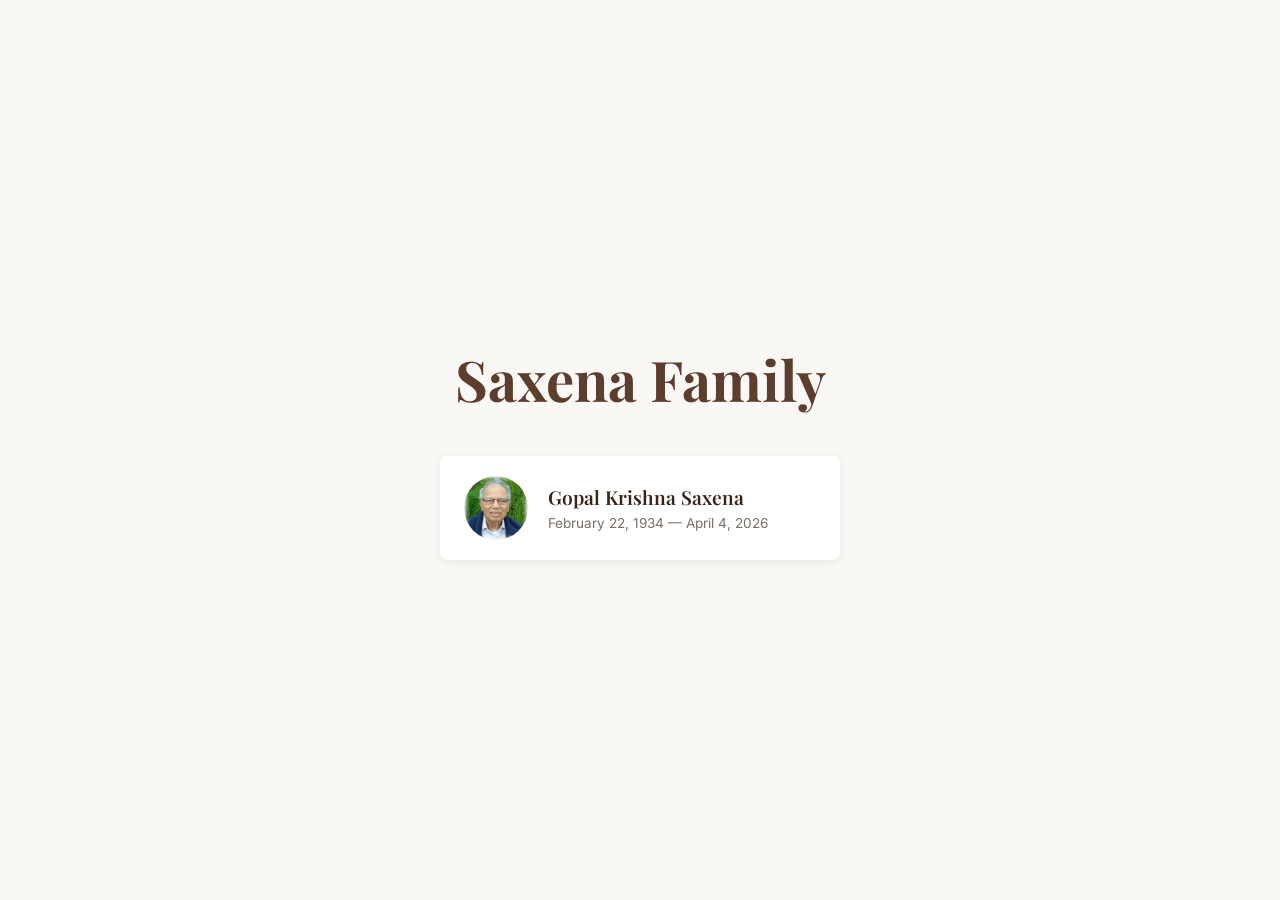
==== commit cf22bdee: "add portrait on home page" ====
--- a/index.html
+++ b/index.html
@@ -46,8 +46,10 @@
     }
 
     .memorial-link {
-      display: block;
-      padding: 1.5rem 2rem;
+      display: flex;
+      align-items: center;
+      gap: 1.25rem;
+      padding: 1.25rem 1.5rem;
       background: #fff;
       border-radius: 8px;
       box-shadow: 0 2px 8px rgba(0,0,0,0.08);
@@ -59,6 +61,14 @@
     .memorial-link:hover {
       transform: translateY(-2px);
       box-shadow: 0 4px 16px rgba(0,0,0,0.12);
+    }
+
+    .memorial-link img {
+      width: 64px;
+      height: 64px;
+      border-radius: 50%;
+      object-fit: cover;
+      flex-shrink: 0;
     }
 
     .memorial-link h2 {
@@ -78,8 +88,11 @@
   <h1>Saxena Family</h1>
   <div class="memorial-links">
     <a href="gopal-krishna-saxena/" class="memorial-link">
-      <h2>Gopal Krishna Saxena</h2>
-      <p>February 22, 1934 &mdash; April 4, 2026</p>
+      <img src="media/gopal-krishna-saxena.png" alt="Gopal Krishna Saxena">
+      <div>
+        <h2>Gopal Krishna Saxena</h2>
+        <p>February 22, 1934 &mdash; April 4, 2026</p>
+      </div>
     </a>
   </div>
 </body>
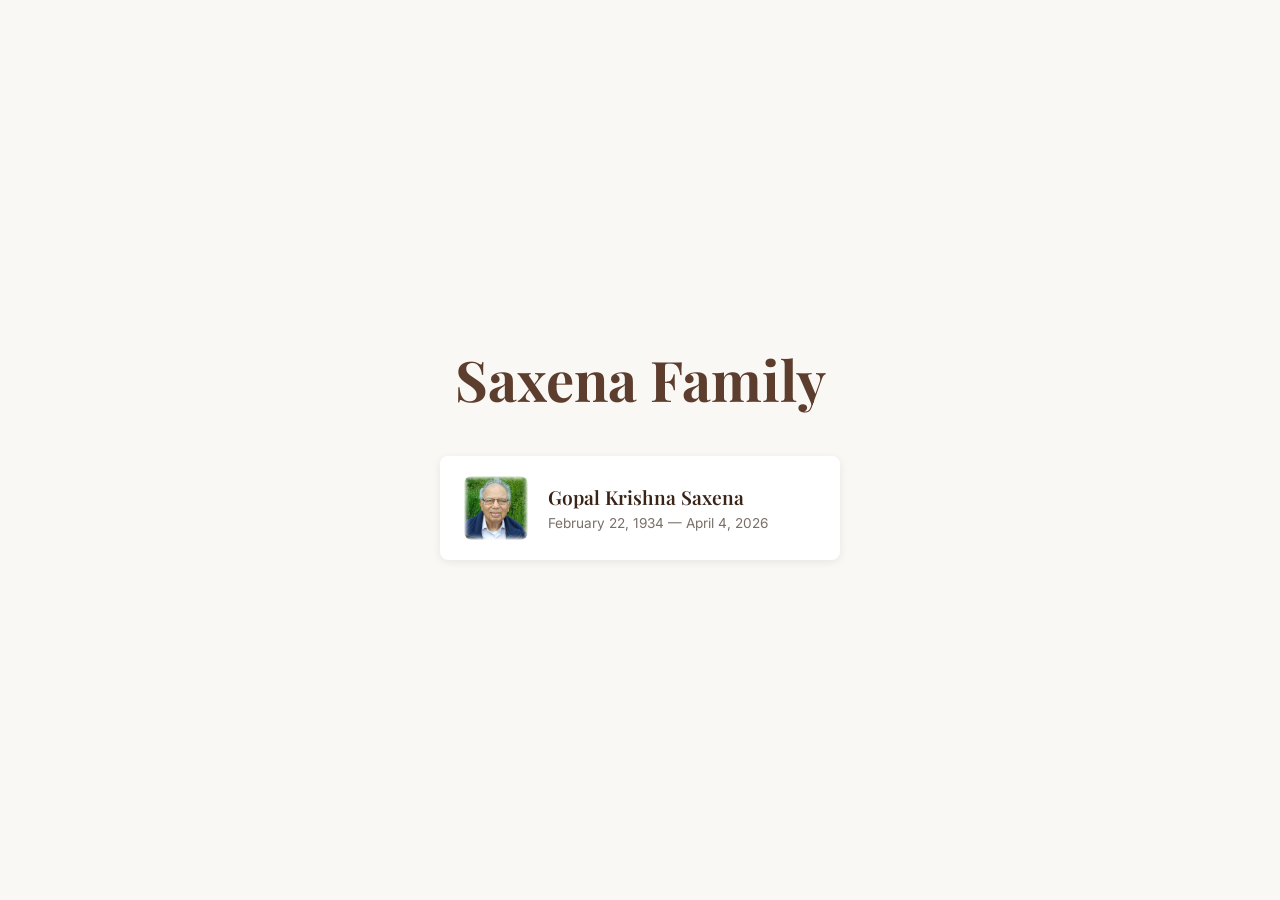
==== commit 2efdd74d: "add preview images to photo albums" ====
--- a/index.html
+++ b/index.html
@@ -66,7 +66,7 @@
     .memorial-link img {
       width: 64px;
       height: 64px;
-      border-radius: 50%;
+      border-radius: 8px;
       object-fit: cover;
       flex-shrink: 0;
     }
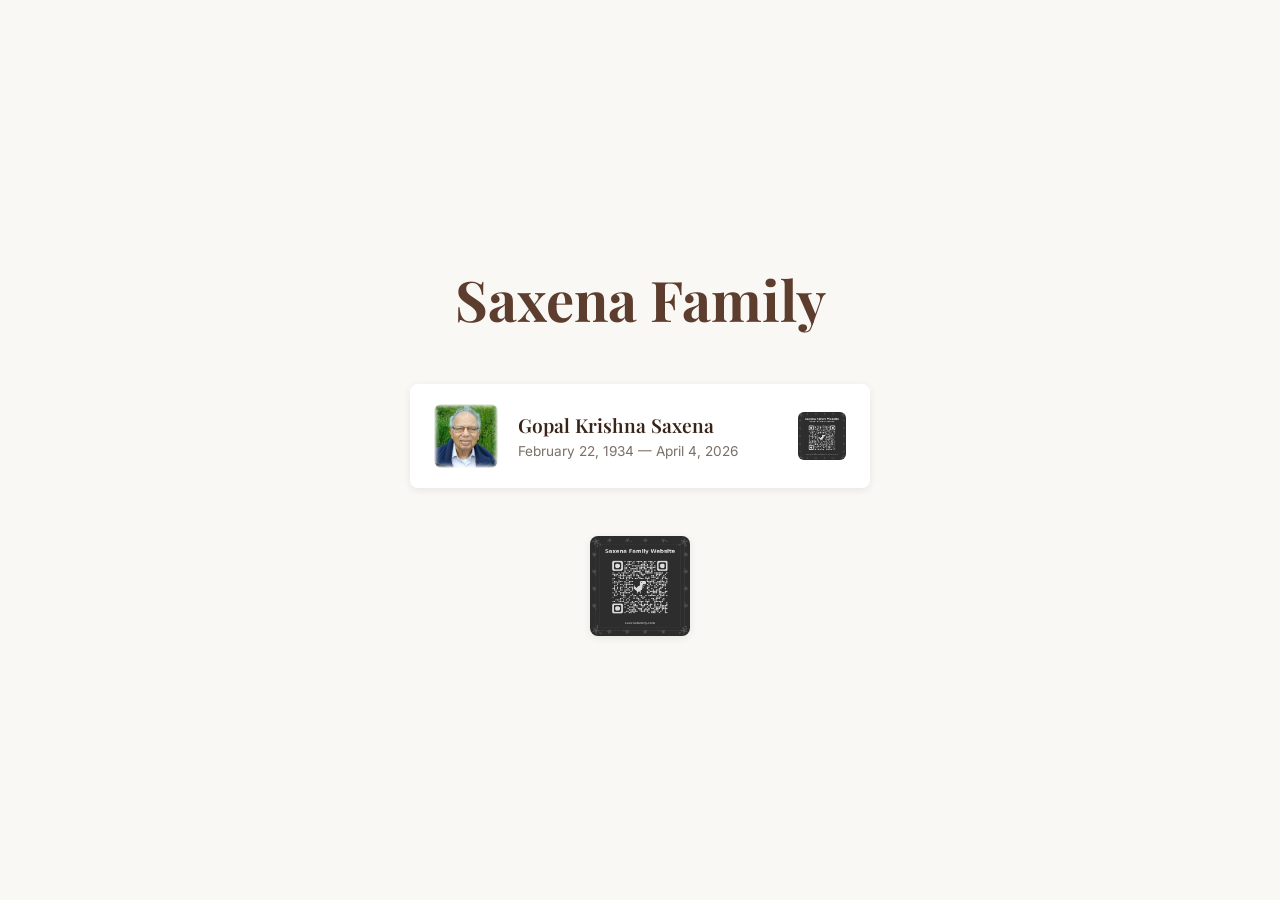
==== commit 8c3b6ad5: "move qr-codes/ to media/qr-codes/, add QR codes to home page with lightbox" ====
--- a/index.html
+++ b/index.html
@@ -1,99 +1,220 @@
-<!DOCTYPE html>
+<!doctype html>
 <html lang="en">
-<head>
-  <meta charset="UTF-8">
-  <meta name="viewport" content="width=device-width, initial-scale=1.0">
-  <title>Saxena Family</title>
-  <link rel="preconnect" href="https://fonts.googleapis.com">
-  <link rel="preconnect" href="https://fonts.gstatic.com" crossorigin>
-  <link href="https://fonts.googleapis.com/css2?family=Playfair+Display:wght@400;600;700&family=Inter:wght@300;400;500&display=swap" rel="stylesheet">
-  <style>
-    :root {
-      --color-bg: #faf8f4;
-      --color-primary: #5c3d2e;
-      --color-primary-dark: #3a2418;
-      --color-accent: #b8860b;
-      --color-text-muted: #7a7068;
-    }
-
-    *, *::before, *::after { box-sizing: border-box; margin: 0; padding: 0; }
-
-    body {
-      font-family: 'Inter', sans-serif;
-      background: var(--color-bg);
-      min-height: 100vh;
-      display: flex;
-      flex-direction: column;
-      align-items: center;
-      justify-content: center;
-      padding: 2rem;
-    }
-
-    h1 {
-      font-family: 'Playfair Display', serif;
-      font-size: clamp(2rem, 5vw, 3.5rem);
-      color: var(--color-primary);
-      margin-bottom: 2.5rem;
-      text-align: center;
-    }
-
-    .memorial-links {
-      display: flex;
-      flex-direction: column;
-      gap: 1rem;
-      width: 100%;
-      max-width: 400px;
-    }
-
-    .memorial-link {
-      display: flex;
-      align-items: center;
-      gap: 1.25rem;
-      padding: 1.25rem 1.5rem;
-      background: #fff;
-      border-radius: 8px;
-      box-shadow: 0 2px 8px rgba(0,0,0,0.08);
-      text-decoration: none;
-      color: var(--color-primary-dark);
-      transition: transform 0.2s ease, box-shadow 0.2s ease;
-    }
-
-    .memorial-link:hover {
-      transform: translateY(-2px);
-      box-shadow: 0 4px 16px rgba(0,0,0,0.12);
-    }
-
-    .memorial-link img {
-      width: 64px;
-      height: 64px;
-      border-radius: 8px;
-      object-fit: cover;
-      flex-shrink: 0;
-    }
-
-    .memorial-link h2 {
-      font-family: 'Playfair Display', serif;
-      font-size: 1.2rem;
-      font-weight: 600;
-      margin-bottom: 0.3rem;
-    }
-
-    .memorial-link p {
-      font-size: 0.85rem;
-      color: var(--color-text-muted);
-    }
-  </style>
-</head>
-<body>
-  <h1>Saxena Family</h1>
-  <div class="memorial-links">
-    <a href="gopal-krishna-saxena/" class="memorial-link">
-      <img src="media/gopal-krishna-saxena.png" alt="Gopal Krishna Saxena">
-      <div>
-        <h2>Gopal Krishna Saxena</h2>
-        <p>February 22, 1934 &mdash; April 4, 2026</p>
-      </div>
-    </a>
-  </div>
-</body>
+  <head>
+    <meta charset="UTF-8" />
+    <meta name="viewport" content="width=device-width, initial-scale=1.0" />
+    <title>Saxena Family</title>
+    <link rel="preconnect" href="https://fonts.googleapis.com" />
+    <link rel="preconnect" href="https://fonts.gstatic.com" crossorigin />
+    <link
+      href="https://fonts.googleapis.com/css2?family=Playfair+Display:wght@400;600;700&family=Inter:wght@300;400;500&display=swap"
+      rel="stylesheet"
+    />
+    <style>
+      :root {
+        --color-bg: #faf8f4;
+        --color-primary: #5c3d2e;
+        --color-primary-dark: #3a2418;
+        --color-accent: #b8860b;
+        --color-text-muted: #7a7068;
+      }
+
+      *,
+      *::before,
+      *::after {
+        box-sizing: border-box;
+        margin: 0;
+        padding: 0;
+      }
+
+      body {
+        font-family: "Inter", sans-serif;
+        background: var(--color-bg);
+        min-height: 100vh;
+        display: flex;
+        flex-direction: column;
+        align-items: center;
+        justify-content: center;
+        padding: 2rem;
+        gap: 3rem;
+      }
+
+      h1 {
+        font-family: "Playfair Display", serif;
+        font-size: clamp(2rem, 5vw, 3.5rem);
+        color: var(--color-primary);
+        text-align: center;
+      }
+
+      .memorial-links {
+        display: flex;
+        flex-direction: column;
+        gap: 1rem;
+        width: 100%;
+        max-width: 460px;
+      }
+
+      .memorial-link {
+        display: flex;
+        align-items: center;
+        gap: 1.25rem;
+        padding: 1.25rem 1.5rem;
+        background: #fff;
+        border-radius: 8px;
+        box-shadow: 0 2px 8px rgba(0, 0, 0, 0.08);
+        text-decoration: none;
+        color: var(--color-primary-dark);
+        transition:
+          transform 0.2s ease,
+          box-shadow 0.2s ease;
+      }
+
+      .memorial-link:hover {
+        transform: translateY(-2px);
+        box-shadow: 0 4px 16px rgba(0, 0, 0, 0.12);
+      }
+
+      .memorial-link img.avatar {
+        width: 64px;
+        height: 64px;
+        border-radius: 8px;
+        object-fit: cover;
+        flex-shrink: 0;
+      }
+
+      .memorial-link .info {
+        flex: 1;
+      }
+
+      .memorial-link h2 {
+        font-family: "Playfair Display", serif;
+        font-size: 1.2rem;
+        font-weight: 600;
+        margin-bottom: 0.3rem;
+      }
+
+      .memorial-link p {
+        font-size: 0.85rem;
+        color: var(--color-text-muted);
+      }
+
+      .memorial-link .qr-thumb {
+        width: 48px;
+        height: 48px;
+        border-radius: 6px;
+        flex-shrink: 0;
+        cursor: pointer;
+        transition: transform 0.2s ease;
+      }
+
+      .memorial-link .qr-thumb:hover {
+        transform: scale(1.1);
+      }
+
+      .qr-site {
+        cursor: pointer;
+        transition: transform 0.2s ease;
+      }
+
+      .qr-site:hover {
+        transform: scale(1.05);
+      }
+
+      .qr-site img {
+        width: 100px;
+        height: 100px;
+        border-radius: 8px;
+        box-shadow: 0 2px 8px rgba(0, 0, 0, 0.08);
+      }
+
+      /* Lightbox */
+      .lightbox {
+        position: fixed;
+        inset: 0;
+        z-index: 1000;
+        background: rgba(0, 0, 0, 0.85);
+        display: flex;
+        align-items: center;
+        justify-content: center;
+        padding: 2rem;
+        opacity: 0;
+        visibility: hidden;
+        transition:
+          opacity 0.3s ease,
+          visibility 0.3s ease;
+        cursor: pointer;
+      }
+
+      .lightbox.open {
+        opacity: 1;
+        visibility: visible;
+      }
+
+      .lightbox img {
+        max-width: 90vw;
+        max-height: 90vh;
+        border-radius: 8px;
+      }
+
+      .lightbox-close {
+        position: absolute;
+        top: 1rem;
+        right: 1.5rem;
+        background: none;
+        border: none;
+        color: #fff;
+        font-size: 2rem;
+        cursor: pointer;
+      }
+    </style>
+  </head>
+  <body>
+    <h1>Saxena Family</h1>
+    <div class="memorial-links">
+      <a href="gopal-krishna-saxena/" class="memorial-link">
+        <img
+          class="avatar"
+          src="media/gopal-krishna-saxena.png"
+          alt="Gopal Krishna Saxena"
+        />
+        <div class="info">
+          <h2>Gopal Krishna Saxena</h2>
+          <p>February 22, 1934 &mdash; April 4, 2026</p>
+        </div>
+        <img
+          class="qr-thumb"
+          src="media/qr-codes/qr-code_saxenafamily.com-gopal-krishna-saxena.png"
+          alt="QR code for Gopal Krishna Saxena memorial"
+          onclick="event.preventDefault(); openLightbox(this.src)"
+        />
+      </a>
+    </div>
+    <div class="qr-site" onclick="openLightbox('media/qr-codes/qr-code_saxenafamily.com.png')">
+      <img
+        src="media/qr-codes/qr-code_saxenafamily.com.png"
+        alt="QR code for saxenafamily.com"
+      />
+    </div>
+
+    <!-- Lightbox -->
+    <div class="lightbox" id="lightbox" onclick="closeLightbox()">
+      <button class="lightbox-close" aria-label="Close">&times;</button>
+      <img id="lightbox-img" src="data:," alt="" />
+    </div>
+
+    <script>
+      function openLightbox(src) {
+        document.getElementById("lightbox-img").src = src;
+        document.getElementById("lightbox").classList.add("open");
+        document.body.style.overflow = "hidden";
+      }
+      function closeLightbox() {
+        document.getElementById("lightbox").classList.remove("open");
+        document.body.style.overflow = "";
+      }
+      document.addEventListener("keydown", function (e) {
+        if (e.key === "Escape") closeLightbox();
+      });
+    </script>
+  </body>
 </html>
